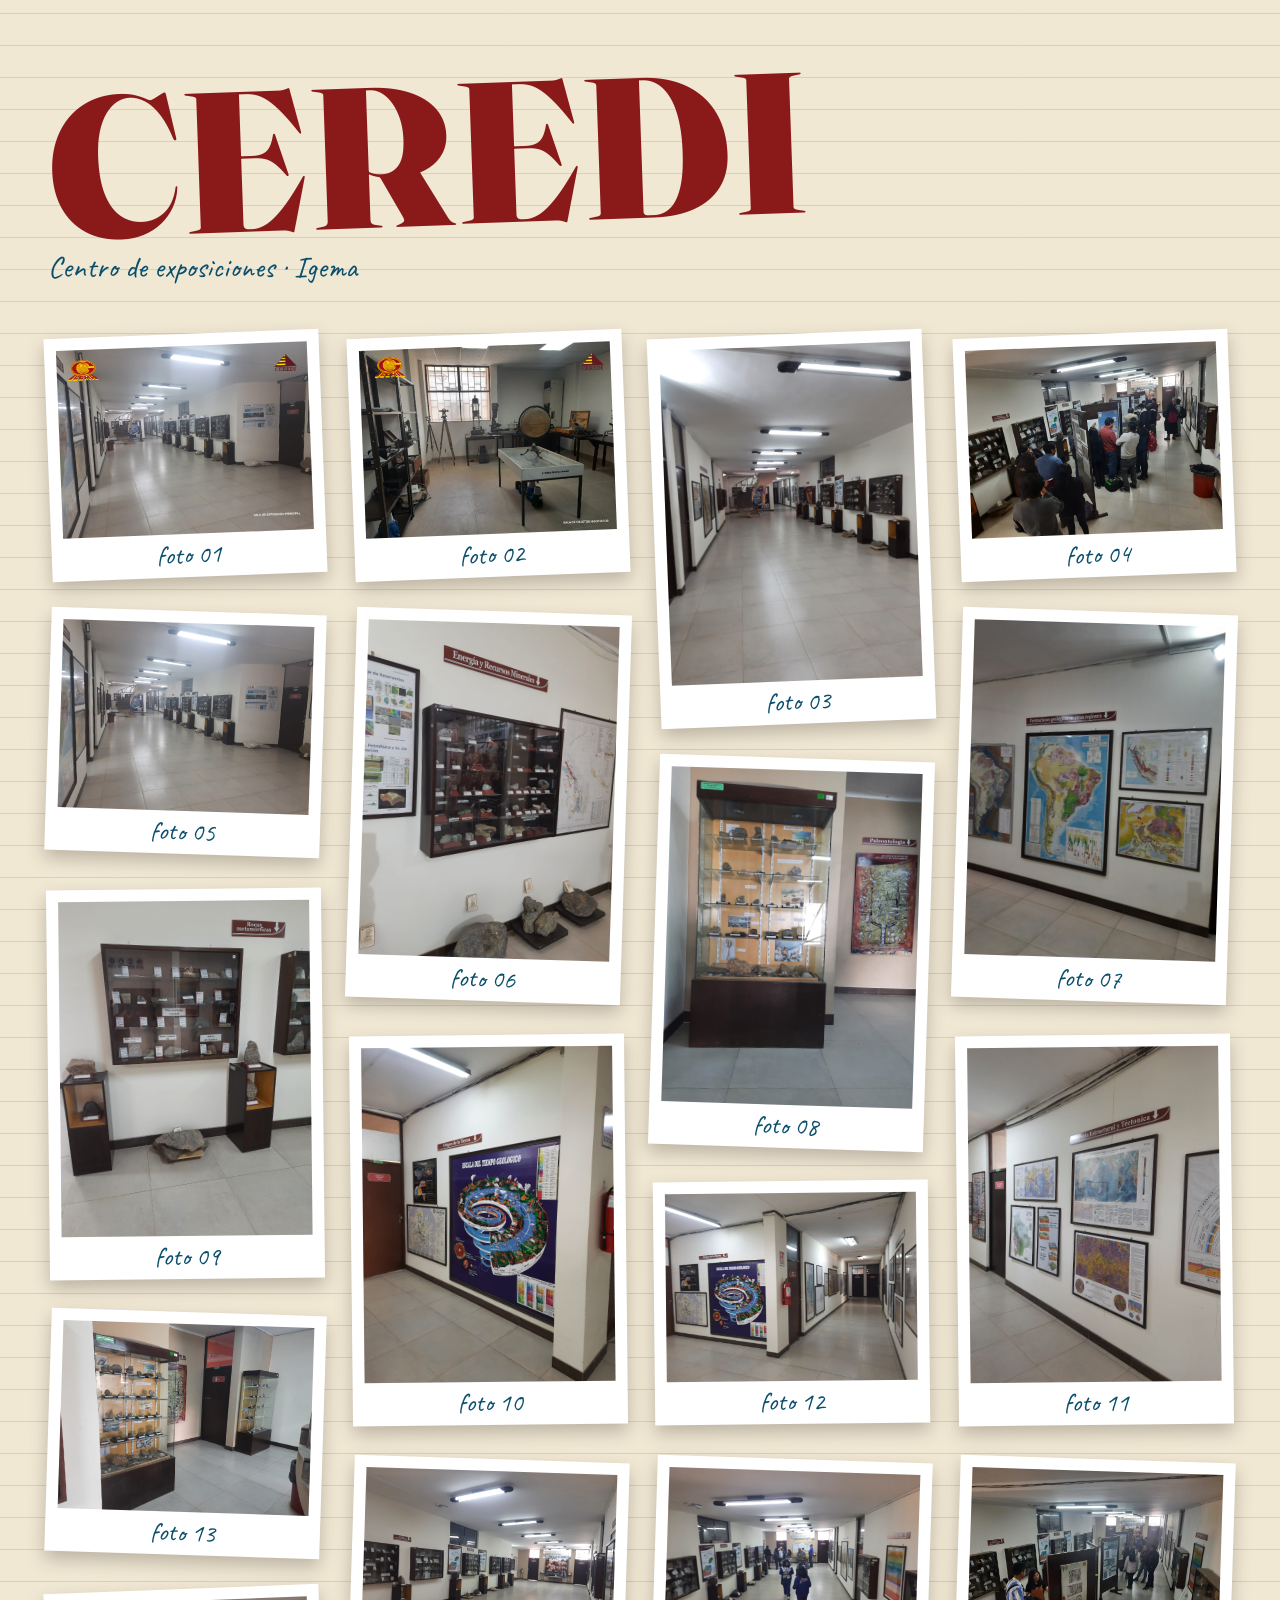
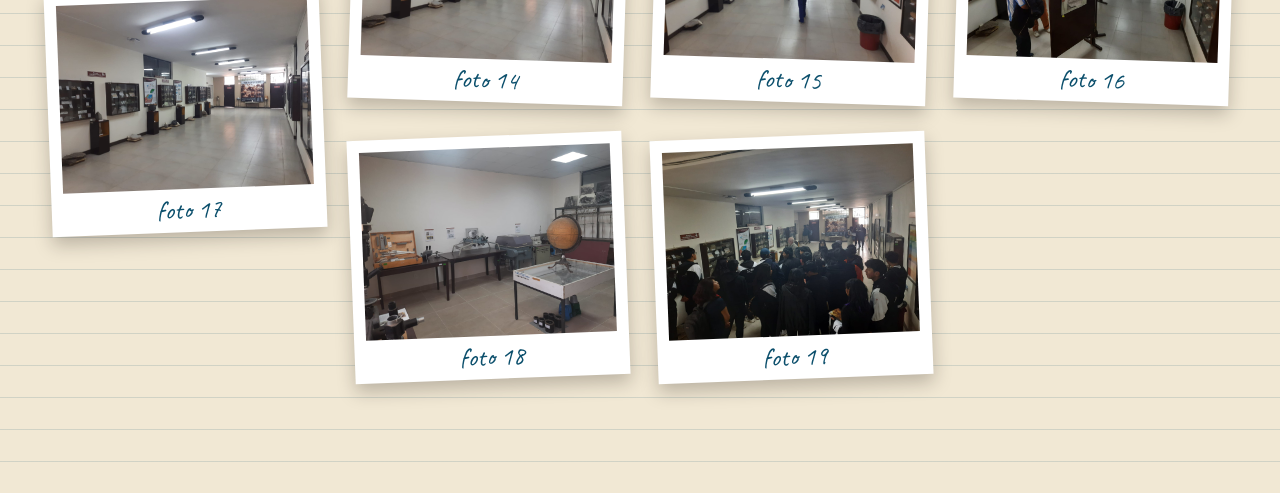
==== index.html @ 8a358c98 "Add files via upload" ====
<!doctype html>
<html lang="es">
<head>
<meta charset="utf-8">
<meta name="viewport" content="width=device-width, initial-scale=1">
<title>Cuaderno de campo · CEREDI</title>
<link rel="preconnect" href="https://fonts.googleapis.com">
<link rel="preconnect" href="https://fonts.gstatic.com" crossorigin>
<link rel="stylesheet" href="https://fonts.googleapis.com/css2?family=Caveat:wght@500&family=Fraunces:wght@900&display=swap">
<style>
  *{box-sizing:border-box}
  body{margin:0}
  h1,p{margin:0}

  /* ---------- Hoja de cuaderno ---------- */
  .r{
    background:#F1E8D4 repeating-linear-gradient(0deg,transparent 0 31px,rgba(11,79,108,.14) 31px 32px);
    color:#1C1210;
    font-family:'Caveat',cursive;
    padding:56px 48px 80px;
    min-height:100vh;
  }
  h1{
    font:900 clamp(72px,16vw,200px)/.9 'Fraunces',serif;
    color:#8A1A1A;
    transform:rotate(-2deg);
  }
  .sub{font-size:30px;color:#0B4F6C;margin:12px 0 48px}

  /* ---------- Galería (columnas tipo mosaico) ---------- */
  .g{display:flex;gap:28px;align-items:flex-start;opacity:0;transition:opacity .5s}
  .g.listo{opacity:1}
  .col{flex:1 1 0;min-width:0}
  .t{
    margin:0 0 34px;
    background:#fff;
    padding:12px 12px 6px;
    box-shadow:0 8px 18px rgba(28,18,16,.25);
    position:relative;
    cursor:zoom-in;
    transition:transform .35s,box-shadow .35s;
    -webkit-tap-highlight-color:transparent;
  }
  .t:nth-child(odd){transform:rotate(-2.2deg)}
  .t:nth-child(even){transform:rotate(1.8deg)}
  .t:nth-child(3n){transform:rotate(-.6deg)}
  .t:hover,.t:focus-visible{
    transform:rotate(0) scale(1.07);
    z-index:3;
    box-shadow:0 22px 36px rgba(28,18,16,.35);
    outline:none;
  }
  .t:focus-visible{outline:3px solid #0B4F6C;outline-offset:4px}

  /* la foto: ocupa todo el ancho y respeta su proporción (vertical u horizontal) */
  .t img{
    display:block;
    width:100%;
    height:auto;
    background:linear-gradient(135deg,#8A1A1A,#4A0D10); /* fondo mientras carga */
    color:transparent;                                   /* oculta el alt si falla */
    aspect-ratio:3/2;                                    /* espacio provisorio mientras carga */
  }
  .t img.ok{aspect-ratio:auto}                           /* ya cargó: usa su proporción real */
  .t figcaption{
    font-size:26px;
    color:#0B4F6C;
    text-align:center;
    padding-top:4px;
  }
  @media(max-width:700px){
    .r{padding:40px 20px 60px}
    .sub{font-size:24px}
    .g{gap:18px}
    .t{margin-bottom:26px}
    .t figcaption{font-size:22px}
  }

  /* ---------- Visor (lightbox) ---------- */
  .lb{
    position:fixed;inset:0;z-index:100;
    display:flex;align-items:center;justify-content:center;
    background:rgba(20,10,8,.88);
    backdrop-filter:blur(3px);
    opacity:0;visibility:hidden;
    transition:opacity .25s,visibility .25s;
    padding:16px;
  }
  .lb.open{opacity:1;visibility:visible}

  .lb-frame{
    position:relative;
    margin:0;
    background:#fff;
    padding:14px 14px 6px;
    box-shadow:0 30px 70px rgba(0,0,0,.55);
    transform:scale(.94) rotate(-1deg);
    transition:transform .3s;
    max-width:100%;
  }
  .lb.open .lb-frame{transform:scale(1) rotate(0)}
  /* clave: la foto cabe completa en pantalla, sea vertical u horizontal */
  .lb-img{
    display:block;
    width:auto;height:auto;
    max-width:min(1100px,calc(100vw - 32px - 28px));
    max-height:calc(100vh - 32px - 20px - 52px);
    max-height:calc(100dvh - 32px - 20px - 52px);
    background:#4A0D10;
    transition:opacity .2s;
  }
  .lb-img.fade{opacity:0}
  .lb-cap{
    display:flex;justify-content:space-between;align-items:center;
    font-size:26px;color:#0B4F6C;
    padding:4px 4px 2px;
    min-height:46px;
  }
  .lb-count{font-size:22px;color:#8A1A1A}

  .lb button{
    position:absolute;
    border:0;cursor:pointer;
    font:500 34px/1 'Caveat',cursive;
    color:#F1E8D4;
    background:rgba(241,232,212,.12);
    width:52px;height:52px;border-radius:50%;
    display:grid;place-items:center;
    transition:background .2s,transform .2s;
    -webkit-tap-highlight-color:transparent;
  }
  .lb button:hover,.lb button:focus-visible{background:#8A1A1A;transform:scale(1.08);outline:none}
  .lb-close{top:16px;right:16px}
  .lb-prev{left:16px;top:50%;margin-top:-26px}
  .lb-next{right:16px;top:50%;margin-top:-26px}

  @media(max-width:700px){
    .lb{padding:10px}
    .lb-prev,.lb-next{top:auto;bottom:14px;margin:0}
    .lb-prev{left:calc(50% - 64px)}
    .lb-next{right:calc(50% - 64px)}
    .lb-close{top:10px;right:10px;width:44px;height:44px}
    .lb-img{
      max-width:calc(100vw - 20px - 28px);
      max-height:calc(100vh - 20px - 20px - 52px - 70px);
      max-height:calc(100dvh - 20px - 20px - 52px - 70px);
    }
  }
  body.lb-lock{overflow:hidden}

  @media(prefers-reduced-motion:reduce){
    .t,.lb,.lb-frame,.lb-img{transition:none}
  }
</style>
</head>
<body>

<div class="r">
  <h1>CEREDI</h1>
  <p class="sub">Centro de exposiciones · Igema</p>

  <!-- Las fotos se cargan desde la lista FOTOS que está al final de este archivo -->
  <main class="g" id="galeria"></main>
</div>

<!-- Visor -->
<div class="lb" id="lb" role="dialog" aria-modal="true" aria-label="Visor de fotos" aria-hidden="true">
  <button class="lb-close" id="lbClose" aria-label="Cerrar">✕</button>
  <button class="lb-prev"  id="lbPrev"  aria-label="Foto anterior">‹</button>
  <button class="lb-next"  id="lbNext"  aria-label="Foto siguiente">›</button>
  <figure class="lb-frame">
    <img class="lb-img" id="lbImg" alt="">
    <figcaption class="lb-cap"><span id="lbText"></span><span class="lb-count" id="lbCount"></span></figcaption>
  </figure>
</div>

<script>
/* ============================================================
   LISTA DE FOTOS  (carpeta: fotos_ceredi/)
   Para agregar una foto nueva, añade una línea con su nombre.
   Para cambiar el pie de foto, cambia el texto después de la coma.
   ============================================================ */
var CARPETA = 'fotos_ceredi/';
var FOTOS = [
  ['fotos_ceredi_1.jpg',    'foto 01'],
  ['fotos_ceredi_2.jpg',    'foto 02'],
  ['fotos_ceredi_3.jpeg',   'foto 03'],
  ['fotos_ceredi_4.jpeg',   'foto 04'],
  ['fotos_ceredi_5.jpeg',   'foto 05'],
  ['fotos_ceredi_6.jpeg',   'foto 06'],
  ['fotos_ceredi_7.jpeg',   'foto 07'],
  ['fotos_ceredi_8.jpeg',   'foto 08'],
  ['fotos_ceredi_9.jpeg',   'foto 09'],
  ['fotos_ceredi_10.jpeg',  'foto 10'],
  ['fotos_ceredi_11.jpeg',  'foto 11'],
  ['fotos_ceredi_12.jpeg',  'foto 12'],
  ['fotos_ceredi_13.jpeg',  'foto 13'],
  ['fotos_ceredi_14.jpeg',  'foto 14'],
  ['fotos_ceredi_15.jpeg',  'foto 15'],
  ['fotos_ceredi_16.jpeg',  'foto 16'],
  ['fotos_ceredi_17.jpeg',  'foto 17'],
  ['fotos_ceredi_18.jpeg',  'foto 18'],
  ['fotos_ceredi_19.jpeg',  'foto 19']
];

(function () {
  var galeria = document.getElementById('galeria');
  var items = [];      // figuras en el orden de la lista FOTOS (el visor usa este orden)
  var ratios = [];     // alto/ancho real de cada foto
  var colsActuales = 0;

  var cargas = FOTOS.map(function (f, i) {
    var fig = document.createElement('figure');
    fig.className = 't';
    fig.tabIndex = 0;
    fig.setAttribute('role', 'button');
    fig.setAttribute('aria-label', 'Ampliar ' + f[1]);
    var im = document.createElement('img');
    im.alt = f[1];
    im.decoding = 'async';
    var cap = document.createElement('figcaption');
    cap.textContent = f[1];
    fig.appendChild(im);
    fig.appendChild(cap);
    items.push(fig);
    ratios.push(2 / 3);
    return new Promise(function (ok) {
      im.onload = function () {
        if (im.naturalWidth) ratios[i] = im.naturalHeight / im.naturalWidth;
        im.classList.add('ok');
        ok();
      };
      im.onerror = ok;
      im.src = CARPETA + f[0];
    });
  });

  function numColumnas() {
    var w = window.innerWidth;
    return w > 1000 ? 4 : w > 700 ? 3 : 2;
  }

  // reparte las fotos en columnas: cada una va a la columna más baja (queda parejo)
  function armar() {
    var n = numColumnas();
    colsActuales = n;
    galeria.innerHTML = '';
    var cols = [], altos = [];
    for (var c = 0; c < n; c++) {
      var col = document.createElement('div');
      col.className = 'col';
      galeria.appendChild(col);
      cols.push(col);
      altos.push(0);
    }
    items.forEach(function (fig, i) {
      var m = 0;
      for (var c = 1; c < n; c++) if (altos[c] < altos[m]) m = c;
      cols[m].appendChild(fig);
      altos[m] += ratios[i] + 0.3;   // 0.3 ≈ marco + pie de foto
    });
    galeria.classList.add('listo');
  }

  // esperamos a que carguen las fotos (máx. 5 s) para conocer si son verticales u horizontales
  var listo = false;
  function iniciar() { if (!listo) { listo = true; armar(); } }
  Promise.all(cargas).then(iniciar);
  setTimeout(iniciar, 5000);

  window.addEventListener('resize', function () {
    if (listo && numColumnas() !== colsActuales) armar();
  });
  var lb = document.getElementById('lb');
  var img = document.getElementById('lbImg');
  var text = document.getElementById('lbText');
  var count = document.getElementById('lbCount');
  var current = 0, lastFocus = null;

  function dataOf(i) {
    var el = items[i], im = el.querySelector('img'), cap = el.querySelector('figcaption');
    return {
      src: el.getAttribute('data-full') || im.getAttribute('data-full') || im.currentSrc || im.src,
      alt: im.alt,
      cap: cap ? cap.textContent : ''
    };
  }

  function show(i) {
    current = (i + items.length) % items.length;
    var d = dataOf(current);
    img.classList.add('fade');
    var pre = new Image();
    pre.onload = pre.onerror = function () {
      img.src = d.src;
      img.alt = d.alt;
      img.classList.remove('fade');
    };
    pre.src = d.src;
    text.textContent = d.cap;
    count.textContent = (current + 1) + ' / ' + items.length;
    // precarga vecinas para que el cambio sea instantáneo
    [current + 1, current - 1].forEach(function (n) {
      new Image().src = dataOf((n + items.length) % items.length).src;
    });
  }

  function open(i) {
    lastFocus = document.activeElement;
    show(i);
    lb.classList.add('open');
    lb.setAttribute('aria-hidden', 'false');
    document.body.classList.add('lb-lock');
    document.getElementById('lbClose').focus();
  }

  function close() {
    lb.classList.remove('open');
    lb.setAttribute('aria-hidden', 'true');
    document.body.classList.remove('lb-lock');
    if (lastFocus && lastFocus.focus) lastFocus.focus();
  }

  items.forEach(function (el, i) {
    el.addEventListener('click', function () { open(i); });
    el.addEventListener('keydown', function (e) {
      if (e.key === 'Enter' || e.key === ' ') { e.preventDefault(); open(i); }
    });
  });

  document.getElementById('lbClose').addEventListener('click', close);
  document.getElementById('lbPrev').addEventListener('click', function (e) { e.stopPropagation(); show(current - 1); });
  document.getElementById('lbNext').addEventListener('click', function (e) { e.stopPropagation(); show(current + 1); });

  // clic en el fondo oscuro cierra
  lb.addEventListener('click', function (e) { if (e.target === lb) close(); });

  document.addEventListener('keydown', function (e) {
    if (!lb.classList.contains('open')) return;
    if (e.key === 'Escape') close();
    else if (e.key === 'ArrowRight') show(current + 1);
    else if (e.key === 'ArrowLeft') show(current - 1);
  });

  // deslizar con el dedo en el celular
  var x0 = null;
  lb.addEventListener('touchstart', function (e) { x0 = e.touches[0].clientX; }, { passive: true });
  lb.addEventListener('touchend', function (e) {
    if (x0 === null) return;
    var dx = e.changedTouches[0].clientX - x0;
    if (Math.abs(dx) > 50) show(current + (dx < 0 ? 1 : -1));
    x0 = null;
  }, { passive: true });
})();
</script>
</body>
</html>
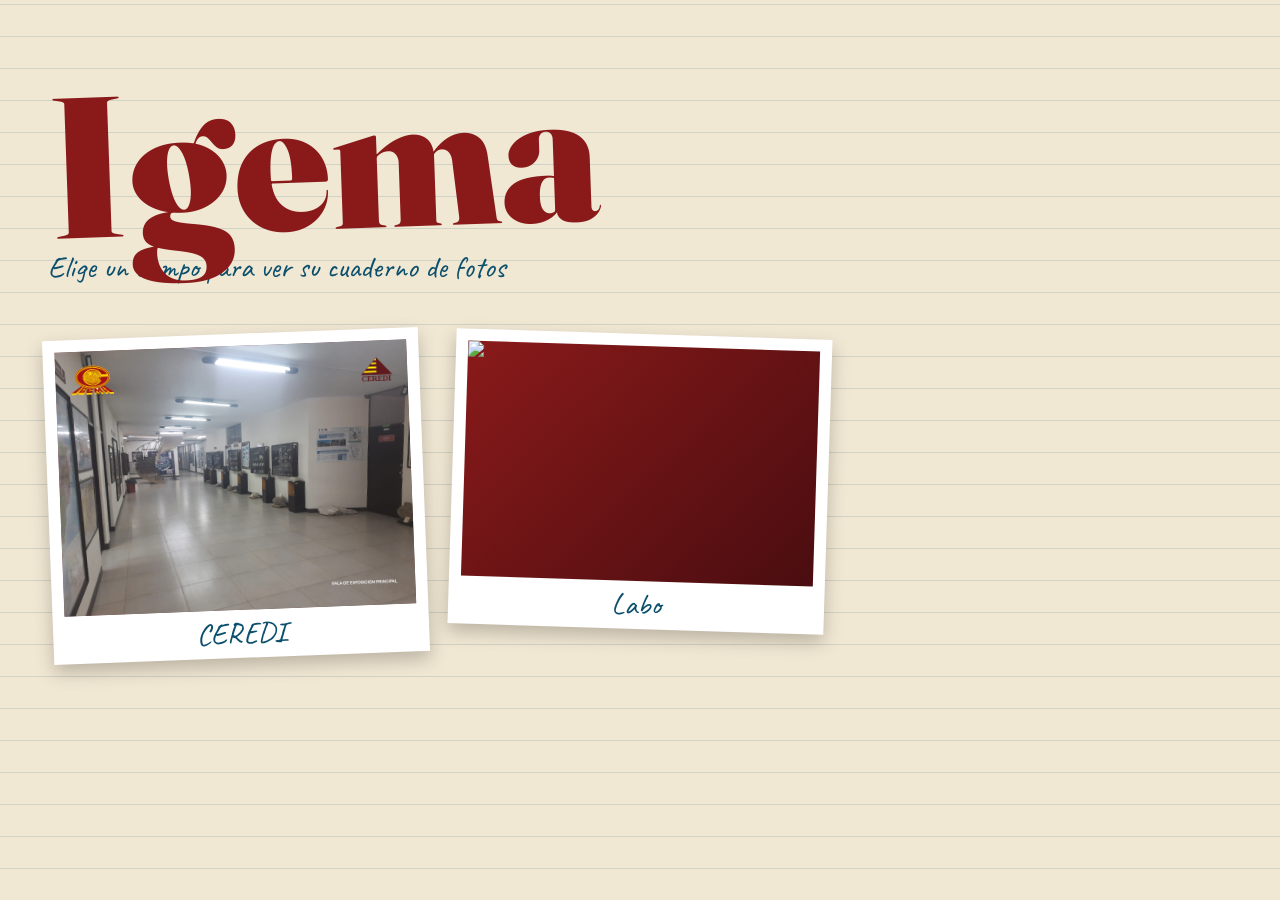
==== commit a52dafde: "Add files via upload" ====
--- a/index.html
+++ b/index.html
@@ -3,355 +3,60 @@
 <head>
 <meta charset="utf-8">
 <meta name="viewport" content="width=device-width, initial-scale=1">
-<title>Cuaderno de campo · CEREDI</title>
+<title>Igema · Cuadernos de campo</title>
 <link rel="preconnect" href="https://fonts.googleapis.com">
 <link rel="preconnect" href="https://fonts.gstatic.com" crossorigin>
 <link rel="stylesheet" href="https://fonts.googleapis.com/css2?family=Caveat:wght@500&family=Fraunces:wght@900&display=swap">
+<link rel="stylesheet" href="/assets/gallery.css">
 <style>
-  *{box-sizing:border-box}
-  body{margin:0}
-  h1,p{margin:0}
-
-  /* ---------- Hoja de cuaderno ---------- */
-  .r{
-    background:#F1E8D4 repeating-linear-gradient(0deg,transparent 0 31px,rgba(11,79,108,.14) 31px 32px);
-    color:#1C1210;
-    font-family:'Caveat',cursive;
-    padding:56px 48px 80px;
-    min-height:100vh;
-  }
-  h1{
-    font:900 clamp(72px,16vw,200px)/.9 'Fraunces',serif;
-    color:#8A1A1A;
-    transform:rotate(-2deg);
-  }
-  .sub{font-size:30px;color:#0B4F6C;margin:12px 0 48px}
-
-  /* ---------- Galería (columnas tipo mosaico) ---------- */
-  .g{display:flex;gap:28px;align-items:flex-start;opacity:0;transition:opacity .5s}
-  .g.listo{opacity:1}
-  .col{flex:1 1 0;min-width:0}
-  .t{
-    margin:0 0 34px;
-    background:#fff;
-    padding:12px 12px 6px;
-    box-shadow:0 8px 18px rgba(28,18,16,.25);
-    position:relative;
-    cursor:zoom-in;
-    transition:transform .35s,box-shadow .35s;
-    -webkit-tap-highlight-color:transparent;
-  }
-  .t:nth-child(odd){transform:rotate(-2.2deg)}
-  .t:nth-child(even){transform:rotate(1.8deg)}
-  .t:nth-child(3n){transform:rotate(-.6deg)}
-  .t:hover,.t:focus-visible{
-    transform:rotate(0) scale(1.07);
-    z-index:3;
-    box-shadow:0 22px 36px rgba(28,18,16,.35);
-    outline:none;
-  }
-  .t:focus-visible{outline:3px solid #0B4F6C;outline-offset:4px}
-
-  /* la foto: ocupa todo el ancho y respeta su proporción (vertical u horizontal) */
-  .t img{
-    display:block;
-    width:100%;
-    height:auto;
-    background:linear-gradient(135deg,#8A1A1A,#4A0D10); /* fondo mientras carga */
-    color:transparent;                                   /* oculta el alt si falla */
-    aspect-ratio:3/2;                                    /* espacio provisorio mientras carga */
-  }
-  .t img.ok{aspect-ratio:auto}                           /* ya cargó: usa su proporción real */
-  .t figcaption{
-    font-size:26px;
-    color:#0B4F6C;
-    text-align:center;
-    padding-top:4px;
-  }
-  @media(max-width:700px){
-    .r{padding:40px 20px 60px}
-    .sub{font-size:24px}
-    .g{gap:18px}
-    .t{margin-bottom:26px}
-    .t figcaption{font-size:22px}
-  }
-
-  /* ---------- Visor (lightbox) ---------- */
-  .lb{
-    position:fixed;inset:0;z-index:100;
-    display:flex;align-items:center;justify-content:center;
-    background:rgba(20,10,8,.88);
-    backdrop-filter:blur(3px);
-    opacity:0;visibility:hidden;
-    transition:opacity .25s,visibility .25s;
-    padding:16px;
-  }
-  .lb.open{opacity:1;visibility:visible}
-
-  .lb-frame{
-    position:relative;
-    margin:0;
-    background:#fff;
-    padding:14px 14px 6px;
-    box-shadow:0 30px 70px rgba(0,0,0,.55);
-    transform:scale(.94) rotate(-1deg);
-    transition:transform .3s;
-    max-width:100%;
-  }
-  .lb.open .lb-frame{transform:scale(1) rotate(0)}
-  /* clave: la foto cabe completa en pantalla, sea vertical u horizontal */
-  .lb-img{
-    display:block;
-    width:auto;height:auto;
-    max-width:min(1100px,calc(100vw - 32px - 28px));
-    max-height:calc(100vh - 32px - 20px - 52px);
-    max-height:calc(100dvh - 32px - 20px - 52px);
-    background:#4A0D10;
-    transition:opacity .2s;
-  }
-  .lb-img.fade{opacity:0}
-  .lb-cap{
-    display:flex;justify-content:space-between;align-items:center;
-    font-size:26px;color:#0B4F6C;
-    padding:4px 4px 2px;
-    min-height:46px;
-  }
-  .lb-count{font-size:22px;color:#8A1A1A}
-
-  .lb button{
-    position:absolute;
-    border:0;cursor:pointer;
-    font:500 34px/1 'Caveat',cursive;
-    color:#F1E8D4;
-    background:rgba(241,232,212,.12);
-    width:52px;height:52px;border-radius:50%;
-    display:grid;place-items:center;
-    transition:background .2s,transform .2s;
-    -webkit-tap-highlight-color:transparent;
-  }
-  .lb button:hover,.lb button:focus-visible{background:#8A1A1A;transform:scale(1.08);outline:none}
-  .lb-close{top:16px;right:16px}
-  .lb-prev{left:16px;top:50%;margin-top:-26px}
-  .lb-next{right:16px;top:50%;margin-top:-26px}
-
-  @media(max-width:700px){
-    .lb{padding:10px}
-    .lb-prev,.lb-next{top:auto;bottom:14px;margin:0}
-    .lb-prev{left:calc(50% - 64px)}
-    .lb-next{right:calc(50% - 64px)}
-    .lb-close{top:10px;right:10px;width:44px;height:44px}
-    .lb-img{
-      max-width:calc(100vw - 20px - 28px);
-      max-height:calc(100vh - 20px - 20px - 52px - 70px);
-      max-height:calc(100dvh - 20px - 20px - 52px - 70px);
-    }
-  }
-  body.lb-lock{overflow:hidden}
-
-  @media(prefers-reduced-motion:reduce){
-    .t,.lb,.lb-frame,.lb-img{transition:none}
-  }
+  .campos{column-count:2;column-gap:28px}
+  @media(min-width:700px){.campos{column-count:3}}
+  .campo{display:block;text-decoration:none;color:inherit}
+  .campo figcaption{font-size:30px}
 </style>
 </head>
 <body>
 
 <div class="r">
-  <h1>CEREDI</h1>
-  <p class="sub">Centro de exposiciones · Igema</p>
-
-  <!-- Las fotos se cargan desde la lista FOTOS que está al final de este archivo -->
-  <main class="g" id="galeria"></main>
-</div>
-
-<!-- Visor -->
-<div class="lb" id="lb" role="dialog" aria-modal="true" aria-label="Visor de fotos" aria-hidden="true">
-  <button class="lb-close" id="lbClose" aria-label="Cerrar">✕</button>
-  <button class="lb-prev"  id="lbPrev"  aria-label="Foto anterior">‹</button>
-  <button class="lb-next"  id="lbNext"  aria-label="Foto siguiente">›</button>
-  <figure class="lb-frame">
-    <img class="lb-img" id="lbImg" alt="">
-    <figcaption class="lb-cap"><span id="lbText"></span><span class="lb-count" id="lbCount"></span></figcaption>
-  </figure>
+  <h1>Igema</h1>
+  <p class="sub">Elige un campo para ver su cuaderno de fotos</p>
+  <main class="campos" id="campos"></main>
 </div>
 
 <script>
 /* ============================================================
-   LISTA DE FOTOS  (carpeta: fotos_ceredi/)
-   Para agregar una foto nueva, añade una línea con su nombre.
-   Para cambiar el pie de foto, cambia el texto después de la coma.
+   LISTA DE CAMPOS
+   Para agregar uno nuevo:
+     1. Crea su carpeta copiando /labo (o /ceredi) como plantilla.
+     2. Sube sus fotos a /fotos_<nombre>/ en la raíz del sitio.
+     3. Agrega una línea aquí: [nombre a mostrar, ruta, foto de tapa].
    ============================================================ */
-var CARPETA = 'fotos_ceredi/';
-var FOTOS = [
-  ['fotos_ceredi_1.jpg',    'foto 01'],
-  ['fotos_ceredi_2.jpg',    'foto 02'],
-  ['fotos_ceredi_3.jpeg',   'foto 03'],
-  ['fotos_ceredi_4.jpeg',   'foto 04'],
-  ['fotos_ceredi_5.jpeg',   'foto 05'],
-  ['fotos_ceredi_6.jpeg',   'foto 06'],
-  ['fotos_ceredi_7.jpeg',   'foto 07'],
-  ['fotos_ceredi_8.jpeg',   'foto 08'],
-  ['fotos_ceredi_9.jpeg',   'foto 09'],
-  ['fotos_ceredi_10.jpeg',  'foto 10'],
-  ['fotos_ceredi_11.jpeg',  'foto 11'],
-  ['fotos_ceredi_12.jpeg',  'foto 12'],
-  ['fotos_ceredi_13.jpeg',  'foto 13'],
-  ['fotos_ceredi_14.jpeg',  'foto 14'],
-  ['fotos_ceredi_15.jpeg',  'foto 15'],
-  ['fotos_ceredi_16.jpeg',  'foto 16'],
-  ['fotos_ceredi_17.jpeg',  'foto 17'],
-  ['fotos_ceredi_18.jpeg',  'foto 18'],
-  ['fotos_ceredi_19.jpeg',  'foto 19']
+var CAMPOS = [
+  ['CEREDI', '/ceredi', '/fotos_ceredi/fotos_ceredi_1.jpg'],
+  ['Labo',   '/labo',   '/fotos_labo/fotos_labo_1.jpg']
 ];
 
-(function () {
-  var galeria = document.getElementById('galeria');
-  var items = [];      // figuras en el orden de la lista FOTOS (el visor usa este orden)
-  var ratios = [];     // alto/ancho real de cada foto
-  var colsActuales = 0;
+var cont = document.getElementById('campos');
+CAMPOS.forEach(function (c, i) {
+  var a = document.createElement('a');
+  a.className = 't campo';
+  a.href = c[1];
 
-  var cargas = FOTOS.map(function (f, i) {
-    var fig = document.createElement('figure');
-    fig.className = 't';
-    fig.tabIndex = 0;
-    fig.setAttribute('role', 'button');
-    fig.setAttribute('aria-label', 'Ampliar ' + f[1]);
-    var im = document.createElement('img');
-    im.alt = f[1];
-    im.decoding = 'async';
-    var cap = document.createElement('figcaption');
-    cap.textContent = f[1];
-    fig.appendChild(im);
-    fig.appendChild(cap);
-    items.push(fig);
-    ratios.push(2 / 3);
-    return new Promise(function (ok) {
-      im.onload = function () {
-        if (im.naturalWidth) ratios[i] = im.naturalHeight / im.naturalWidth;
-        im.classList.add('ok');
-        ok();
-      };
-      im.onerror = ok;
-      im.src = CARPETA + f[0];
-    });
-  });
+  var im = document.createElement('img');
+  im.src = c[2];
+  im.alt = c[0];
+  im.decoding = 'async';
+  im.loading = i === 0 ? 'eager' : 'lazy';
+  if (i === 0) im.fetchPriority = 'high';
+  im.addEventListener('load', function () { im.classList.add('ok'); });
 
-  function numColumnas() {
-    var w = window.innerWidth;
-    return w > 1000 ? 4 : w > 700 ? 3 : 2;
-  }
+  var cap = document.createElement('figcaption');
+  cap.textContent = c[0];
 
-  // reparte las fotos en columnas: cada una va a la columna más baja (queda parejo)
-  function armar() {
-    var n = numColumnas();
-    colsActuales = n;
-    galeria.innerHTML = '';
-    var cols = [], altos = [];
-    for (var c = 0; c < n; c++) {
-      var col = document.createElement('div');
-      col.className = 'col';
-      galeria.appendChild(col);
-      cols.push(col);
-      altos.push(0);
-    }
-    items.forEach(function (fig, i) {
-      var m = 0;
-      for (var c = 1; c < n; c++) if (altos[c] < altos[m]) m = c;
-      cols[m].appendChild(fig);
-      altos[m] += ratios[i] + 0.3;   // 0.3 ≈ marco + pie de foto
-    });
-    galeria.classList.add('listo');
-  }
-
-  // esperamos a que carguen las fotos (máx. 5 s) para conocer si son verticales u horizontales
-  var listo = false;
-  function iniciar() { if (!listo) { listo = true; armar(); } }
-  Promise.all(cargas).then(iniciar);
-  setTimeout(iniciar, 5000);
-
-  window.addEventListener('resize', function () {
-    if (listo && numColumnas() !== colsActuales) armar();
-  });
-  var lb = document.getElementById('lb');
-  var img = document.getElementById('lbImg');
-  var text = document.getElementById('lbText');
-  var count = document.getElementById('lbCount');
-  var current = 0, lastFocus = null;
-
-  function dataOf(i) {
-    var el = items[i], im = el.querySelector('img'), cap = el.querySelector('figcaption');
-    return {
-      src: el.getAttribute('data-full') || im.getAttribute('data-full') || im.currentSrc || im.src,
-      alt: im.alt,
-      cap: cap ? cap.textContent : ''
-    };
-  }
-
-  function show(i) {
-    current = (i + items.length) % items.length;
-    var d = dataOf(current);
-    img.classList.add('fade');
-    var pre = new Image();
-    pre.onload = pre.onerror = function () {
-      img.src = d.src;
-      img.alt = d.alt;
-      img.classList.remove('fade');
-    };
-    pre.src = d.src;
-    text.textContent = d.cap;
-    count.textContent = (current + 1) + ' / ' + items.length;
-    // precarga vecinas para que el cambio sea instantáneo
-    [current + 1, current - 1].forEach(function (n) {
-      new Image().src = dataOf((n + items.length) % items.length).src;
-    });
-  }
-
-  function open(i) {
-    lastFocus = document.activeElement;
-    show(i);
-    lb.classList.add('open');
-    lb.setAttribute('aria-hidden', 'false');
-    document.body.classList.add('lb-lock');
-    document.getElementById('lbClose').focus();
-  }
-
-  function close() {
-    lb.classList.remove('open');
-    lb.setAttribute('aria-hidden', 'true');
-    document.body.classList.remove('lb-lock');
-    if (lastFocus && lastFocus.focus) lastFocus.focus();
-  }
-
-  items.forEach(function (el, i) {
-    el.addEventListener('click', function () { open(i); });
-    el.addEventListener('keydown', function (e) {
-      if (e.key === 'Enter' || e.key === ' ') { e.preventDefault(); open(i); }
-    });
-  });
-
-  document.getElementById('lbClose').addEventListener('click', close);
-  document.getElementById('lbPrev').addEventListener('click', function (e) { e.stopPropagation(); show(current - 1); });
-  document.getElementById('lbNext').addEventListener('click', function (e) { e.stopPropagation(); show(current + 1); });
-
-  // clic en el fondo oscuro cierra
-  lb.addEventListener('click', function (e) { if (e.target === lb) close(); });
-
-  document.addEventListener('keydown', function (e) {
-    if (!lb.classList.contains('open')) return;
-    if (e.key === 'Escape') close();
-    else if (e.key === 'ArrowRight') show(current + 1);
-    else if (e.key === 'ArrowLeft') show(current - 1);
-  });
-
-  // deslizar con el dedo en el celular
-  var x0 = null;
-  lb.addEventListener('touchstart', function (e) { x0 = e.touches[0].clientX; }, { passive: true });
-  lb.addEventListener('touchend', function (e) {
-    if (x0 === null) return;
-    var dx = e.changedTouches[0].clientX - x0;
-    if (Math.abs(dx) > 50) show(current + (dx < 0 ? 1 : -1));
-    x0 = null;
-  }, { passive: true });
-})();
+  a.appendChild(im);
+  a.appendChild(cap);
+  cont.appendChild(a);
+});
 </script>
 </body>
-</html>+</html>
--- a/assets/gallery.css
+++ b/assets/gallery.css
@@ -0,0 +1,162 @@
+*{box-sizing:border-box}
+body{margin:0}
+h1,p{margin:0}
+
+:root{
+  --bg:#F1E8D4;
+  --line:rgba(11,79,108,.14);
+  --ink:#1C1210;
+  --red:#8A1A1A;
+  --blue:#0B4F6C;
+  --shadow:rgba(28,18,16,.25);
+  --shadow-hover:rgba(28,18,16,.35);
+}
+
+/* ---------- Hoja de cuaderno ---------- */
+.r{
+  background:var(--bg) repeating-linear-gradient(0deg,transparent 0 31px,var(--line) 31px 32px);
+  color:var(--ink);
+  font-family:'Caveat',cursive;
+  padding:56px 48px 80px;
+  min-height:100vh;
+}
+h1{
+  font:900 clamp(72px,16vw,200px)/.9 'Fraunces',serif;
+  color:var(--red);
+  transform:rotate(-2deg);
+}
+.sub{font-size:30px;color:var(--blue);margin:12px 0 48px}
+.back{
+  display:inline-block;
+  font-size:26px;
+  color:var(--blue);
+  text-decoration:none;
+  margin-bottom:10px;
+}
+.back:hover,.back:focus-visible{text-decoration:underline}
+
+/* ---------- Galería (columnas nativas de CSS: sin JS para repartir fotos) ---------- */
+.g{column-count:2;column-gap:28px}
+@media(min-width:700px){.g{column-count:3}}
+@media(min-width:1000px){.g{column-count:4}}
+
+.t{
+  break-inside:avoid;
+  -webkit-column-break-inside:avoid;
+  margin:0 0 34px;
+  background:#fff;
+  padding:12px 12px 6px;
+  box-shadow:0 8px 18px var(--shadow);
+  position:relative;
+  cursor:zoom-in;
+  transition:transform .35s,box-shadow .35s;
+  -webkit-tap-highlight-color:transparent;
+}
+.t:nth-child(odd){transform:rotate(-2.2deg)}
+.t:nth-child(even){transform:rotate(1.8deg)}
+.t:nth-child(3n){transform:rotate(-.6deg)}
+.t:hover,.t:focus-visible{
+  transform:rotate(0) scale(1.07);
+  z-index:3;
+  box-shadow:0 22px 36px var(--shadow-hover);
+  outline:none;
+}
+.t:focus-visible{outline:3px solid var(--blue);outline-offset:4px}
+
+.t img{
+  display:block;
+  width:100%;
+  height:auto;
+  background:linear-gradient(135deg,var(--red),#4A0D10); /* placeholder mientras carga */
+  color:transparent;
+  aspect-ratio:3/2;
+}
+.t img.ok{aspect-ratio:auto}
+.t figcaption{
+  font-size:26px;
+  color:var(--blue);
+  text-align:center;
+  padding-top:4px;
+}
+
+@media(max-width:700px){
+  .r{padding:40px 20px 60px}
+  .sub{font-size:24px}
+  .g{gap:18px}
+  .t{margin-bottom:26px}
+  .t figcaption{font-size:22px}
+}
+
+/* ---------- Visor (lightbox) ---------- */
+.lb{
+  position:fixed;inset:0;z-index:100;
+  display:flex;align-items:center;justify-content:center;
+  background:rgba(20,10,8,.88);
+  backdrop-filter:blur(3px);
+  opacity:0;visibility:hidden;
+  transition:opacity .25s,visibility .25s;
+  padding:16px;
+}
+.lb.open{opacity:1;visibility:visible}
+.lb-frame{
+  position:relative;
+  margin:0;
+  background:#fff;
+  padding:14px 14px 6px;
+  box-shadow:0 30px 70px rgba(0,0,0,.55);
+  transform:scale(.94) rotate(-1deg);
+  transition:transform .3s;
+  max-width:100%;
+}
+.lb.open .lb-frame{transform:scale(1) rotate(0)}
+.lb-img{
+  display:block;
+  width:auto;height:auto;
+  max-width:min(1100px,calc(100vw - 32px - 28px));
+  max-height:calc(100vh - 32px - 20px - 52px);
+  max-height:calc(100dvh - 32px - 20px - 52px);
+  background:#4A0D10;
+  transition:opacity .2s;
+}
+.lb-img.fade{opacity:0}
+.lb-cap{
+  display:flex;justify-content:space-between;align-items:center;
+  font-size:26px;color:var(--blue);
+  padding:4px 4px 2px;
+  min-height:46px;
+}
+.lb-count{font-size:22px;color:var(--red)}
+
+.lb button{
+  position:absolute;
+  border:0;cursor:pointer;
+  font:500 34px/1 'Caveat',cursive;
+  color:var(--bg);
+  background:rgba(241,232,212,.12);
+  width:52px;height:52px;border-radius:50%;
+  display:grid;place-items:center;
+  transition:background .2s,transform .2s;
+  -webkit-tap-highlight-color:transparent;
+}
+.lb button:hover,.lb button:focus-visible{background:var(--red);transform:scale(1.08);outline:none}
+.lb-close{top:16px;right:16px}
+.lb-prev{left:16px;top:50%;margin-top:-26px}
+.lb-next{right:16px;top:50%;margin-top:-26px}
+
+@media(max-width:700px){
+  .lb{padding:10px}
+  .lb-prev,.lb-next{top:auto;bottom:14px;margin:0}
+  .lb-prev{left:calc(50% - 64px)}
+  .lb-next{right:calc(50% - 64px)}
+  .lb-close{top:10px;right:10px;width:44px;height:44px}
+  .lb-img{
+    max-width:calc(100vw - 20px - 28px);
+    max-height:calc(100vh - 20px - 20px - 52px - 70px);
+    max-height:calc(100dvh - 20px - 20px - 52px - 70px);
+  }
+}
+body.lb-lock{overflow:hidden}
+
+@media(prefers-reduced-motion:reduce){
+  .t,.lb,.lb-frame,.lb-img{transition:none}
+}
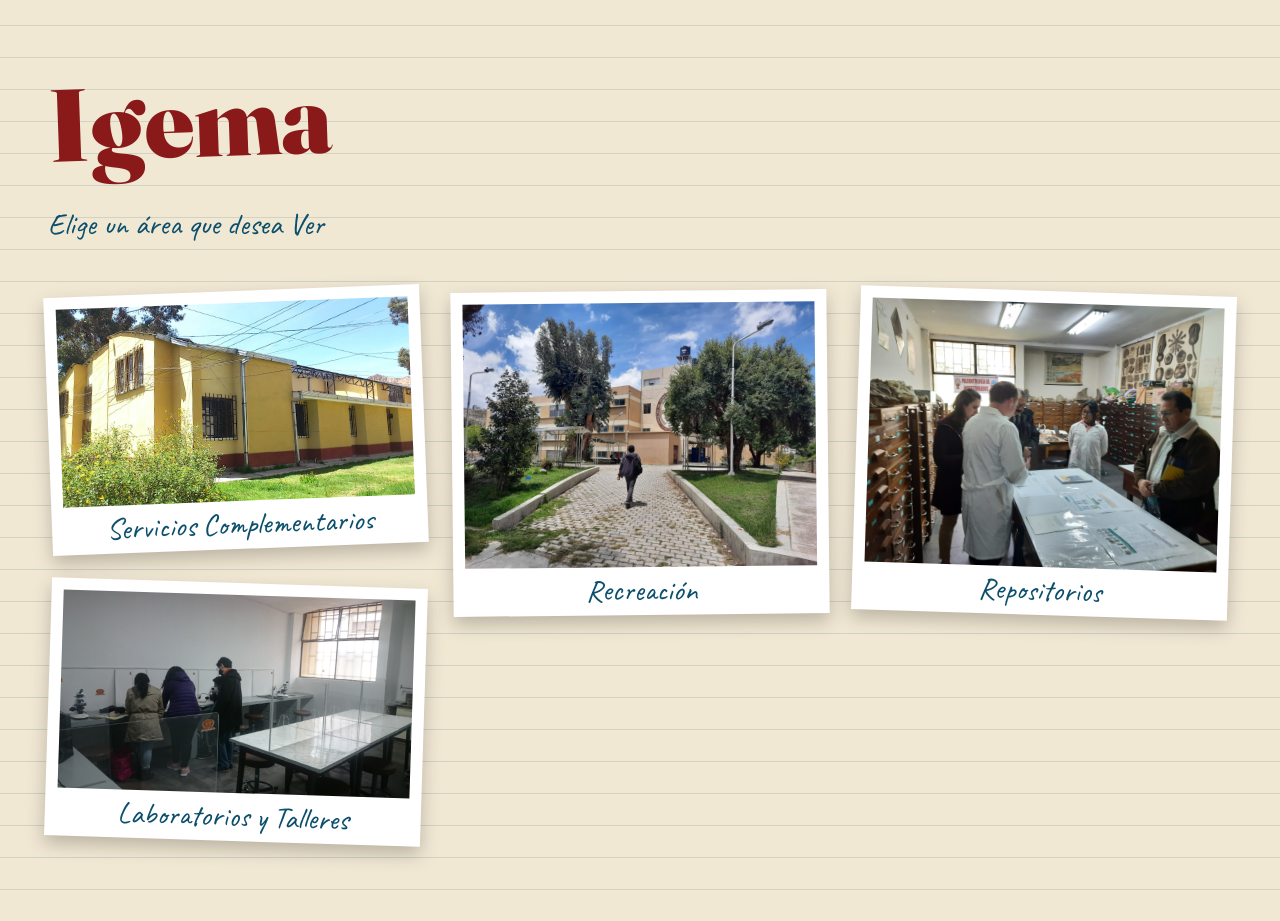
==== commit ce047589: "Add files via upload" ====
--- a/index.html
+++ b/index.html
@@ -19,41 +19,56 @@
 
 <div class="r">
   <h1>Igema</h1>
-  <p class="sub">Elige un campo para ver su cuaderno de fotos</p>
+  <br><br>
+  <p class="sub">Elige un área que desea Ver</p>
   <main class="campos" id="campos"></main>
 </div>
 
+<script src="/assets/gallery.js"></script>
 <script>
 /* ============================================================
-   LISTA DE CAMPOS
-   Para agregar uno nuevo:
-     1. Crea su carpeta copiando /labo (o /ceredi) como plantilla.
-     2. Sube sus fotos a /fotos_<nombre>/ en la raíz del sitio.
-     3. Agrega una línea aquí: [nombre a mostrar, ruta, foto de tapa].
+   LISTA DE ÁREAS
+   Para agregar una nueva:
+     1. Crea una carpeta /nombre-area/index.html (copia alguna de
+        las que ya existen, como /recreacion, y cambia el título).
+     2. Crea /fotos-nombre-area/ en la raíz y sube las fotos ahí
+        (con cualquier nombre: corré renombrar_fotos.py después).
+     3. Agrega una línea aquí abajo: [título, ruta, carpeta de fotos].
    ============================================================ */
 var CAMPOS = [
-  ['CEREDI', '/ceredi', '/fotos_ceredi/fotos_ceredi_1.jpg'],
-  ['Labo',   '/labo',   '/fotos_labo/fotos_labo_1.jpg']
+  ['Servicios Complementarios',  '/servicios-complementarios',   '/fotos-servicios-complementarios/'],
+  ['Laboratorios y Talleres',    '/labor-talleres',               '/fotos-labor-talleres/'],
+  ['Recreación',                 '/recreacion',                   '/fotos-recreacion/'],
+  ['Repositorios',               '/repositorios',                 '/fotos-repositorios/']
 ];
 
 var cont = document.getElementById('campos');
 CAMPOS.forEach(function (c, i) {
+  var nombre = c[0], ruta = c[1], carpeta = c[2];
+
   var a = document.createElement('a');
   a.className = 't campo';
-  a.href = c[1];
-
-  var im = document.createElement('img');
-  im.src = c[2];
-  im.alt = c[0];
-  im.decoding = 'async';
-  im.loading = i === 0 ? 'eager' : 'lazy';
-  if (i === 0) im.fetchPriority = 'high';
-  im.addEventListener('load', function () { im.classList.add('ok'); });
+  a.href = ruta;
 
   var cap = document.createElement('figcaption');
-  cap.textContent = c[0];
+  cap.textContent = nombre;
 
-  a.appendChild(im);
+  IgemaGallery.primeraFoto(carpeta).then(function (src) {
+    if (src) {
+      var im = document.createElement('img');
+      im.src = src;
+      im.alt = nombre;
+      im.decoding = 'async';
+      im.loading = i < 2 ? 'eager' : 'lazy';
+      im.addEventListener('load', function () { im.classList.add('ok'); });
+      a.insertBefore(im, cap);
+    } else {
+      var ph = document.createElement('div');
+      ph.className = 'ph';
+      a.insertBefore(ph, cap);
+    }
+  });
+
   a.appendChild(cap);
   cont.appendChild(a);
 });
--- a/assets/gallery.css
+++ b/assets/gallery.css
@@ -19,11 +19,19 @@
   font-family:'Caveat',cursive;
   padding:56px 48px 80px;
   min-height:100vh;
+  overflow-x:hidden; /* el título rotado nunca empuja un scroll lateral */
 }
 h1{
-  font:900 clamp(72px,16vw,200px)/.9 'Fraunces',serif;
+  /* clamp(mínimo, preferido-según-ancho, máximo): así títulos cortos
+     (Igema, CEREDI) se ven grandes, y títulos largos (Servicios
+     Complementarios) se achican solos en vez de salirse de pantalla */
+  font:900 clamp(1.8rem,8vw,170px)/.95 'Fraunces',serif;
   color:var(--red);
   transform:rotate(-2deg);
+  max-width:100%;
+  overflow-wrap:break-word;
+  word-break:break-word;
+  hyphens:auto;
 }
 .sub{font-size:30px;color:var(--blue);margin:12px 0 48px}
 .back{
@@ -77,6 +85,22 @@
   color:var(--blue);
   text-align:center;
   padding-top:4px;
+}
+
+.vacio{
+  font-size:30px;
+  color:var(--blue);
+  opacity:.8;
+}
+
+/* Tarjeta del hub cuando una carpeta todavía no tiene foto_1:
+   mismo marco blanco y sombra que una foto real, solo que el
+   "hueco de la foto" queda con el degradé de carga en vez de una imagen */
+.campo .ph{
+  display:block;
+  width:100%;
+  aspect-ratio:3/2;
+  background:linear-gradient(135deg,var(--red),#4A0D10);
 }
 
 @media(max-width:700px){
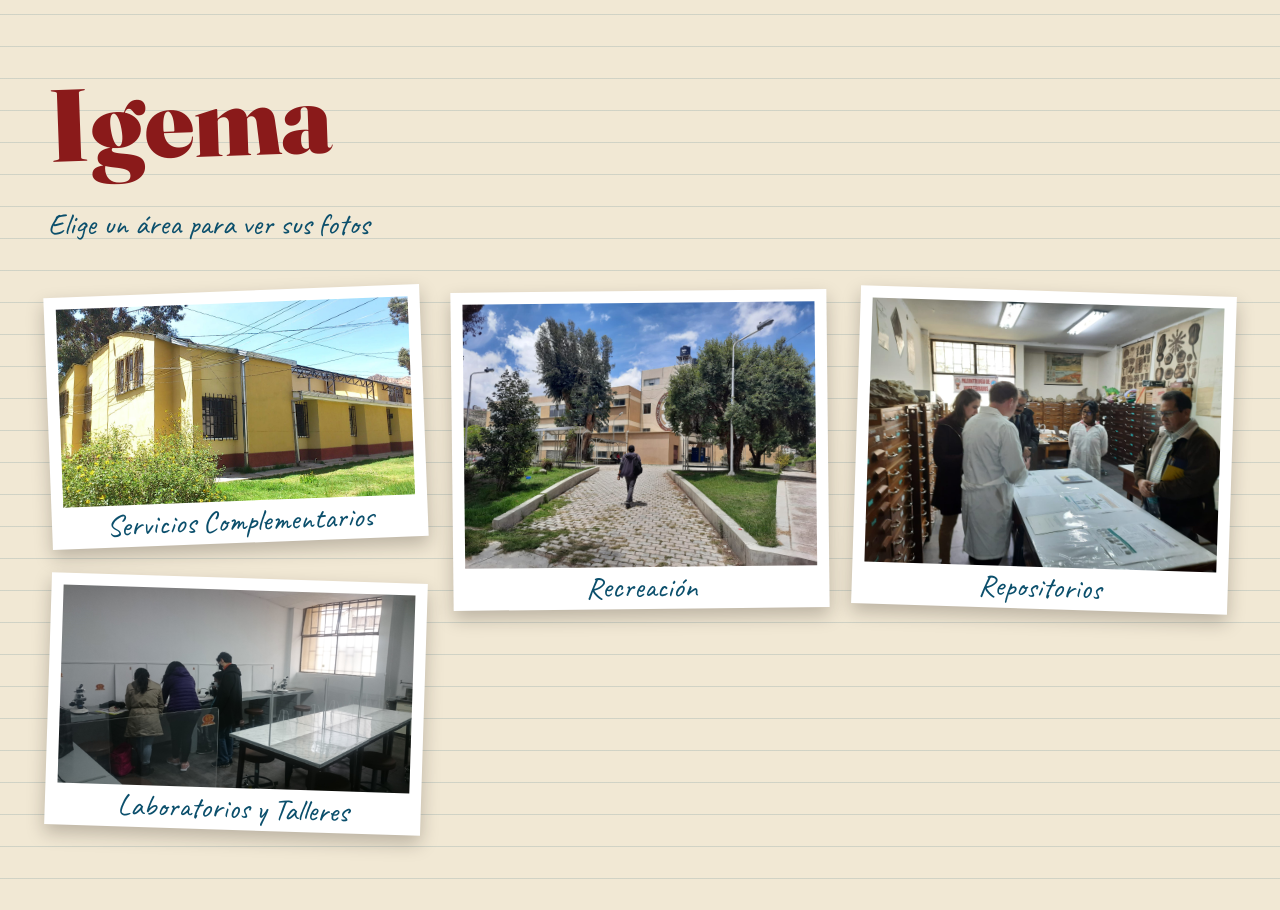
==== commit 10d571bc: "sss" ====
--- a/index.html
+++ b/index.html
@@ -9,10 +9,22 @@
 <link rel="stylesheet" href="https://fonts.googleapis.com/css2?family=Caveat:wght@500&family=Fraunces:wght@900&display=swap">
 <link rel="stylesheet" href="/assets/gallery.css">
 <style>
-  .campos{column-count:2;column-gap:28px}
-  @media(min-width:700px){.campos{column-count:3}}
+  /* En celular angosto, 1 sola columna (las tarjetas tienen título
+     largo y necesitan ancho); en pantallas más grandes, 2 o 3 */
+  .campos{column-count:1;column-gap:28px}
+  @media(min-width:560px){.campos{column-count:2}}
+  @media(min-width:900px){.campos{column-count:3}}
+
   .campo{display:block;text-decoration:none;color:inherit}
-  .campo figcaption{font-size:30px}
+  .campo figcaption{
+    /* se achica solo según el ancho de pantalla, en vez de un
+       tamaño fijo que no entraba en columnas angostas */
+    font-size:clamp(18px,4.2vw,30px);
+    line-height:1.08;
+    overflow-wrap:break-word;
+    word-break:break-word;
+    hyphens:auto;
+  }
 </style>
 </head>
 <body>
@@ -20,7 +32,7 @@
 <div class="r">
   <h1>Igema</h1>
   <br><br>
-  <p class="sub">Elige un área que desea Ver</p>
+  <p class="sub">Elige un área para ver sus fotos</p>
   <main class="campos" id="campos"></main>
 </div>
 
